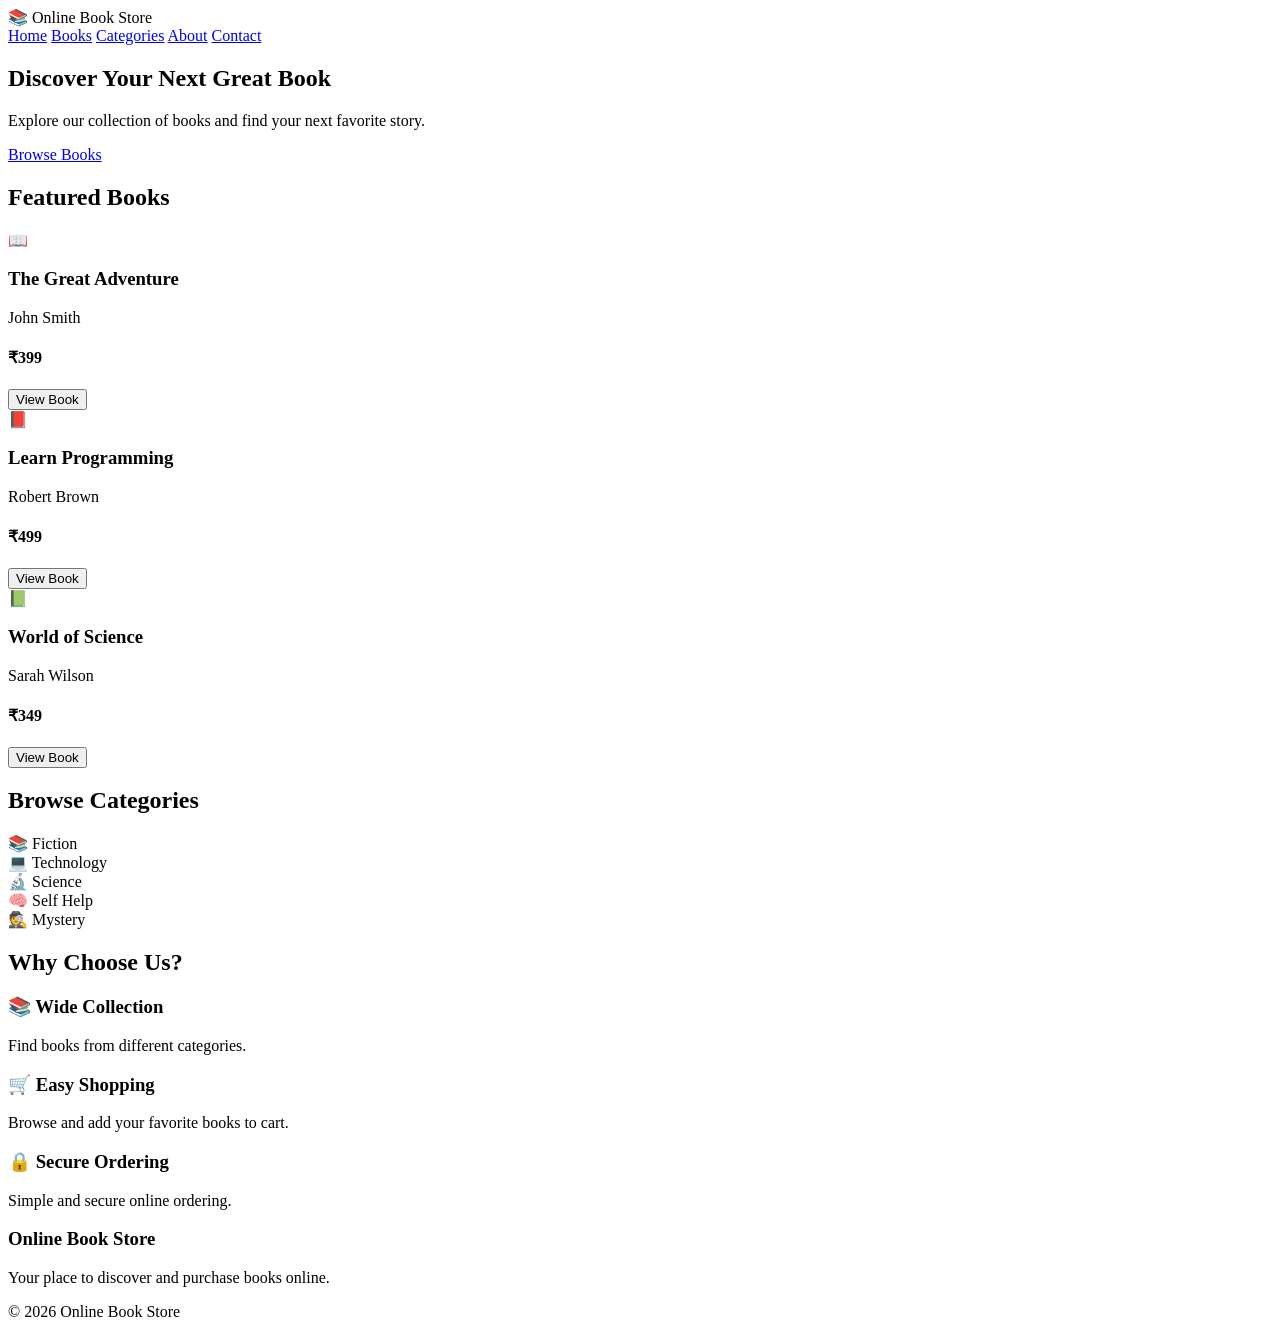
==== index.html @ 436da550 "first commit for this project" ====
<!DOCTYPE html>
<html lang="en">
<head>
    <meta charset="UTF-8">
    <meta name="viewport" content="width=device-width, initial-scale=1.0">

    <title>Online Book Store</title>

    <!-- CSS Stylesheet -->
    <link rel="stylesheet" href="css/style.css">
</head>

<body>

<!-- Navigation Bar -->
<header>

    <div class="logo">
        📚 Online Book Store
    </div>

    <nav>
        <a href="index.html">Home</a>
        <a href="books.html">Books</a>
        <a href="#">Categories</a>
        <a href="#">About</a>
        <a href="#">Contact</a>
    </nav>

</header>


<!-- Hero Section -->
<section class="hero">

    <div class="hero-content">

        <h1>Discover Your Next Great Book</h1>

        <p>
            Explore our collection of books and find
            your next favorite story.
        </p>

        <a href="books.html" class="btn">
            Browse Books
        </a>

    </div>

</section>


<!-- Featured Books -->
<section class="featured">

    <h2>Featured Books</h2>

    <div class="book-container">

        <div class="book-card">

            <div class="book-image">
                📖
            </div>

            <h3>The Great Adventure</h3>

            <p>John Smith</p>

            <h4>₹399</h4>

            <button>
                View Book
            </button>

        </div>


        <div class="book-card">

            <div class="book-image">
                📕
            </div>

            <h3>Learn Programming</h3>

            <p>Robert Brown</p>

            <h4>₹499</h4>

            <button>
                View Book
            </button>

        </div>


        <div class="book-card">

            <div class="book-image">
                📗
            </div>

            <h3>World of Science</h3>

            <p>Sarah Wilson</p>

            <h4>₹349</h4>

            <button>
                View Book
            </button>

        </div>

    </div>

</section>


<!-- Categories Section -->
<section class="categories">

    <h2>Browse Categories</h2>

    <div class="category-container">

        <div class="category">
            📚 Fiction
        </div>

        <div class="category">
            💻 Technology
        </div>

        <div class="category">
            🔬 Science
        </div>

        <div class="category">
            🧠 Self Help
        </div>

        <div class="category">
            🕵️ Mystery
        </div>

    </div>

</section>


<!-- Why Choose Us -->
<section class="why-us">

    <h2>Why Choose Us?</h2>

    <div class="features">

        <div>
            <h3>📚 Wide Collection</h3>

            <p>
                Find books from different categories.
            </p>
        </div>


        <div>
            <h3>🛒 Easy Shopping</h3>

            <p>
                Browse and add your favorite books to cart.
            </p>
        </div>


        <div>
            <h3>🔒 Secure Ordering</h3>

            <p>
                Simple and secure online ordering.
            </p>
        </div>

    </div>

</section>


<!-- Footer -->
<footer>

    <h3>Online Book Store</h3>

    <p>
        Your place to discover and purchase books online.
    </p>

    <p>
        © 2026 Online Book Store
    </p>

</footer>

</body>
</html>
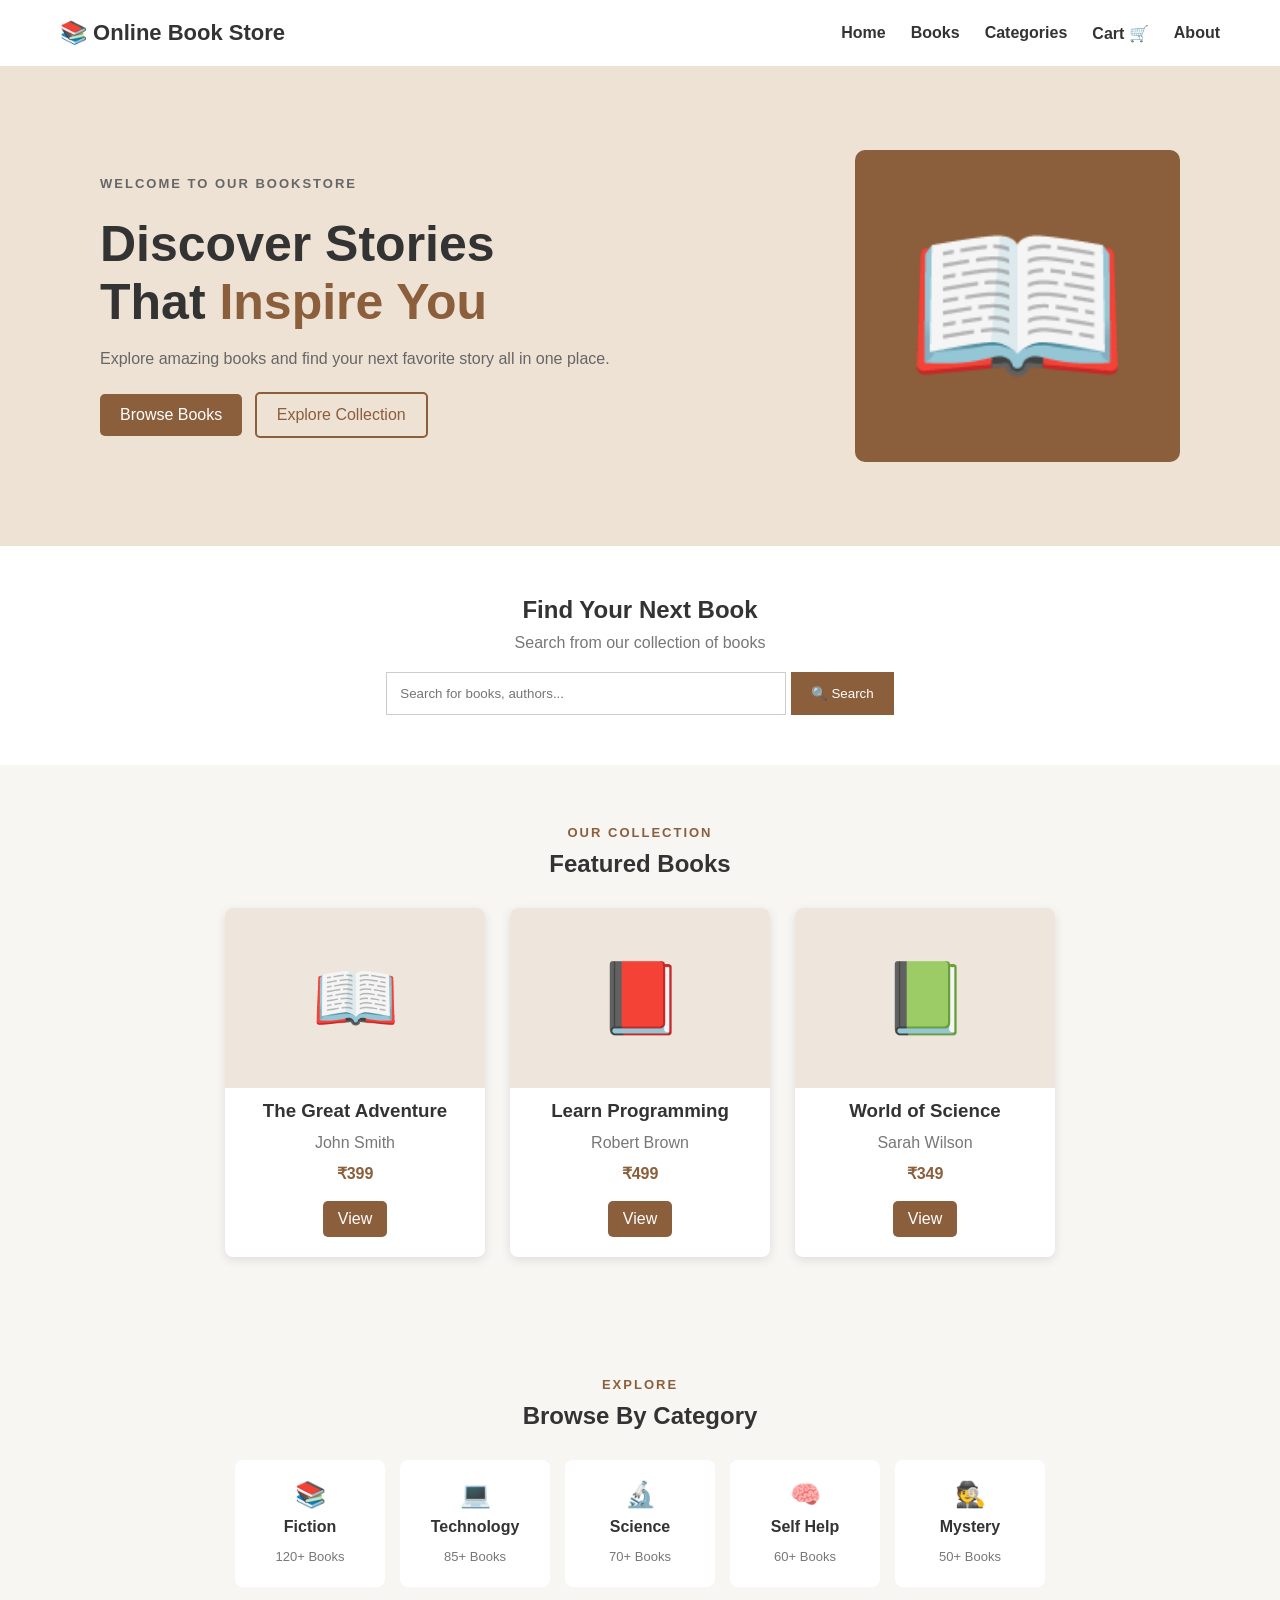
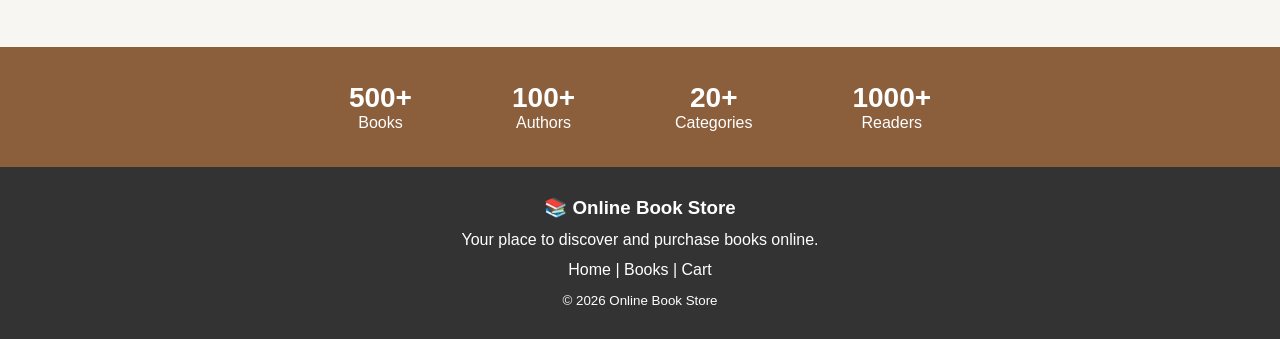
==== commit d746b211: "final frontend changes done" ====
--- a/index.html
+++ b/index.html
@@ -1,117 +1,99 @@
 <!DOCTYPE html>
 <html lang="en">
+
 <head>
     <meta charset="UTF-8">
     <meta name="viewport" content="width=device-width, initial-scale=1.0">
-
     <title>Online Book Store</title>
-
-    <!-- CSS Stylesheet -->
     <link rel="stylesheet" href="css/style.css">
 </head>
 
 <body>
 
-<!-- Navigation Bar -->
 <header>
-
-    <div class="logo">
-        📚 Online Book Store
-    </div>
+    <div class="logo">📚 Online Book Store</div>
 
     <nav>
         <a href="index.html">Home</a>
-        <a href="books.html">Books</a>
+        <a href="book.html">Books</a>
         <a href="#">Categories</a>
+        <a href="cart.html">Cart 🛒</a>
         <a href="#">About</a>
-        <a href="#">Contact</a>
     </nav>
-
 </header>
 
 
-<!-- Hero Section -->
 <section class="hero">
 
-    <div class="hero-content">
+    <div>
+        <p class="small-title">WELCOME TO OUR BOOKSTORE</p>
 
-        <h1>Discover Your Next Great Book</h1>
+        <h1>
+            Discover Stories<br>
+            That <span>Inspire You</span>
+        </h1>
 
         <p>
-            Explore our collection of books and find
-            your next favorite story.
+            Explore amazing books and find your next
+            favorite story all in one place.
         </p>
 
-        <a href="books.html" class="btn">
-            Browse Books
-        </a>
+        <a href="book.html" class="btn">Browse Books</a>
+        <a href="#featured" class="btn outline">Explore Collection</a>
+    </div>
 
+    <div class="hero-book">
+        📖
     </div>
 
 </section>
 
 
-<!-- Featured Books -->
-<section class="featured">
+<section class="search">
+
+    <h2>Find Your Next Book</h2>
+
+    <p>Search from our collection of books</p>
+
+    <input type="text" placeholder="Search for books, authors...">
+    <button>🔍 Search</button>
+
+</section>
+
+
+<section class="featured" id="featured">
+
+    <p class="small-title">OUR COLLECTION</p>
 
     <h2>Featured Books</h2>
 
-    <div class="book-container">
+    <div class="books">
 
-        <div class="book-card">
-
-            <div class="book-image">
-                📖
-            </div>
-
+        <div class="card">
+            <div class="book-img">📖</div>
             <h3>The Great Adventure</h3>
-
             <p>John Smith</p>
-
-            <h4>₹399</h4>
-
-            <button>
-                View Book
-            </button>
-
+            <b>₹399</b>
+            <br><br>
+            <a href="book-details.html" class="small-btn">View</a>
         </div>
 
-
-        <div class="book-card">
-
-            <div class="book-image">
-                📕
-            </div>
-
+        <div class="card">
+            <div class="book-img">📕</div>
             <h3>Learn Programming</h3>
-
             <p>Robert Brown</p>
-
-            <h4>₹499</h4>
-
-            <button>
-                View Book
-            </button>
-
+            <b>₹499</b>
+            <br><br>
+            <a href="book-details.html" class="small-btn">View</a>
         </div>
 
-
-        <div class="book-card">
-
-            <div class="book-image">
-                📗
-            </div>
-
+        <div class="card">
+            <div class="book-img">📗</div>
             <h3>World of Science</h3>
-
             <p>Sarah Wilson</p>
-
-            <h4>₹349</h4>
-
-            <button>
-                View Book
-            </button>
-
+            <b>₹349</b>
+            <br><br>
+            <a href="book-details.html" class="small-btn">View</a>
         </div>
 
     </div>
@@ -119,88 +101,52 @@
 </section>
 
 
-<!-- Categories Section -->
 <section class="categories">
 
-    <h2>Browse Categories</h2>
+    <p class="small-title">EXPLORE</p>
 
-    <div class="category-container">
+    <h2>Browse By Category</h2>
 
-        <div class="category">
-            📚 Fiction
-        </div>
+    <div class="category-box">
 
-        <div class="category">
-            💻 Technology
-        </div>
+        <div>📚<br><b>Fiction</b><br><small>120+ Books</small></div>
 
-        <div class="category">
-            🔬 Science
-        </div>
+        <div>💻<br><b>Technology</b><br><small>85+ Books</small></div>
 
-        <div class="category">
-            🧠 Self Help
-        </div>
+        <div>🔬<br><b>Science</b><br><small>70+ Books</small></div>
 
-        <div class="category">
-            🕵️ Mystery
-        </div>
+        <div>🧠<br><b>Self Help</b><br><small>60+ Books</small></div>
+
+        <div>🕵️<br><b>Mystery</b><br><small>50+ Books</small></div>
 
     </div>
 
 </section>
 
 
-<!-- Why Choose Us -->
-<section class="why-us">
+<section class="stats">
 
-    <h2>Why Choose Us?</h2>
-
-    <div class="features">
-
-        <div>
-            <h3>📚 Wide Collection</h3>
-
-            <p>
-                Find books from different categories.
-            </p>
-        </div>
-
-
-        <div>
-            <h3>🛒 Easy Shopping</h3>
-
-            <p>
-                Browse and add your favorite books to cart.
-            </p>
-        </div>
-
-
-        <div>
-            <h3>🔒 Secure Ordering</h3>
-
-            <p>
-                Simple and secure online ordering.
-            </p>
-        </div>
-
-    </div>
+    <div><b>500+</b><br>Books</div>
+    <div><b>100+</b><br>Authors</div>
+    <div><b>20+</b><br>Categories</div>
+    <div><b>1000+</b><br>Readers</div>
 
 </section>
 
 
-<!-- Footer -->
 <footer>
 
-    <h3>Online Book Store</h3>
+    <h3>📚 Online Book Store</h3>
+
+    <p>Your place to discover and purchase books online.</p>
 
     <p>
-        Your place to discover and purchase books online.
+        <a href="index.html">Home</a> |
+        <a href="book.html">Books</a> |
+        <a href="cart.html">Cart</a>
     </p>
 
-    <p>
-        © 2026 Online Book Store
-    </p>
+    <small>© 2026 Online Book Store</small>
 
 </footer>
 
--- a/css/style.css
+++ b/css/style.css
@@ -0,0 +1,492 @@
+* {
+    margin: 0;
+    padding: 0;
+    box-sizing: border-box;
+}
+
+body {
+    font-family: Arial, sans-serif;
+    background: #f8f6f2;
+    color: #333;
+}
+
+header {
+    background: white;
+    padding: 20px 60px;
+    display: flex;
+    justify-content: space-between;
+    align-items: center;
+    box-shadow: 0 2px 8px #ddd;
+}
+
+.logo {
+    font-size: 22px;
+    font-weight: bold;
+}
+
+nav {
+    display: flex;
+    gap: 25px;
+}
+
+nav a {
+    text-decoration: none;
+    color: #333;
+    font-weight: bold;
+}
+
+nav a:hover {
+    color: #8b5e3c;
+}
+
+.small-title,
+.card b,
+.details-content h2,
+.cart-price,
+.cart-summary span,
+.summary-total strong:last-child {
+    color: #8b5e3c;
+}
+
+.small-title {
+    font-size: 13px;
+    font-weight: bold;
+    letter-spacing: 2px;
+}
+
+.btn,
+.small-btn,
+.checkout-btn {
+    display: inline-block;
+    padding: 12px 20px;
+    background: #8b5e3c;
+    color: white;
+    text-decoration: none;
+    border-radius: 5px;
+}
+
+.small-btn {
+    padding: 9px 15px;
+}
+
+
+/* HOME */
+
+.hero {
+    padding: 70px 100px;
+    min-height: 480px;
+    display: flex;
+    justify-content: space-between;
+    align-items: center;
+    background: #eee2d4;
+}
+
+.hero h1 {
+    font-size: 50px;
+    margin: 15px 0;
+}
+
+.hero h1 span {
+    color: #8b5e3c;
+}
+
+.hero p {
+    color: #666;
+    line-height: 1.6;
+    margin-bottom: 20px;
+}
+
+.hero-book {
+    font-size: 180px;
+    background: #8b5e3c;
+    padding: 50px;
+    border-radius: 10px;
+}
+
+.outline {
+    background: transparent;
+    color: #8b5e3c;
+    border: 2px solid #8b5e3c;
+    margin-left: 8px;
+}
+
+.search {
+    background: white;
+    text-align: center;
+    padding: 50px;
+}
+
+.search p {
+    color: #777;
+    margin: 10px 0 20px;
+}
+
+.search input {
+    width: 400px;
+    padding: 13px;
+    border: 1px solid #ccc;
+}
+
+.search button {
+    padding: 14px 20px;
+    border: 0;
+    background: #8b5e3c;
+    color: white;
+}
+
+.featured,
+.categories,
+.books-page,
+.cart-page,
+.checkout-page {
+    padding: 60px;
+}
+
+.featured,
+.categories,
+.books-page {
+    text-align: center;
+}
+
+.featured h2,
+.categories h2 {
+    margin: 10px 0 30px;
+}
+
+
+/* BOOKS */
+
+.books {
+    display: flex;
+    justify-content: center;
+    gap: 25px;
+    flex-wrap: wrap;
+}
+
+.all-books {
+    display: grid;
+    grid-template-columns: repeat(3, 250px);
+    justify-content: center;
+    gap: 30px;
+    margin-top: 40px;
+}
+
+.card {
+    width: 260px;
+    padding-bottom: 20px;
+    background: white;
+    border-radius: 8px;
+    box-shadow: 0 3px 10px #ddd;
+    overflow: hidden;
+}
+
+.book-img {
+    height: 180px;
+    background: #eee5dc;
+    display: flex;
+    justify-content: center;
+    align-items: center;
+    font-size: 70px;
+}
+
+.card h3,
+.card p,
+.card b {
+    margin: 12px;
+}
+
+.card p {
+    color: #777;
+}
+
+
+/* CATEGORIES */
+
+.category-box {
+    display: flex;
+    justify-content: center;
+    gap: 15px;
+    flex-wrap: wrap;
+}
+
+.category-box div {
+    background: white;
+    padding: 20px;
+    width: 150px;
+    border-radius: 8px;
+    font-size: 25px;
+}
+
+.category-box b {
+    font-size: 16px;
+}
+
+.category-box small {
+    font-size: 13px;
+    color: #777;
+}
+
+
+/* STATS */
+
+.stats {
+    background: #8b5e3c;
+    color: white;
+    display: flex;
+    justify-content: center;
+    gap: 100px;
+    padding: 35px;
+    text-align: center;
+}
+
+.stats b {
+    font-size: 28px;
+}
+
+
+/* ABOUT */
+
+.about {
+    background: white;
+    padding: 50px;
+    text-align: center;
+}
+
+.about p {
+    max-width: 700px;
+    margin: 15px auto;
+    color: #666;
+    line-height: 1.6;
+}
+
+
+/* BOOK DETAILS */
+
+.book-details {
+    display: flex;
+    justify-content: center;
+    align-items: center;
+    gap: 50px;
+    padding: 70px;
+}
+
+.details-image {
+    width: 300px;
+    height: 400px;
+    background: #eee5dc;
+    display: flex;
+    align-items: center;
+    justify-content: center;
+    font-size: 100px;
+    border-radius: 8px;
+}
+
+.details-content {
+    max-width: 500px;
+}
+
+.details-content h1 {
+    font-size: 40px;
+    margin: 10px 0;
+}
+
+.details-content p {
+    line-height: 1.6;
+    margin: 10px 0;
+}
+
+.add-cart,
+.buy-now,
+.remove-btn,
+.place-order-btn {
+    padding: 11px 20px;
+    border: 0;
+    background: #8b5e3c;
+    color: white;
+    border-radius: 5px;
+    cursor: pointer;
+}
+
+.buy-now {
+    margin-left: 10px;
+}
+
+
+/* CART */
+
+.cart-page > h1,
+.cart-page > p,
+.checkout-page > h1,
+.checkout-page > p {
+    text-align: center;
+}
+
+.cart-container {
+    margin-top: 40px;
+}
+
+.cart-item {
+    max-width: 900px;
+    margin: auto;
+    background: white;
+    padding: 25px;
+    display: flex;
+    gap: 25px;
+    align-items: center;
+    box-shadow: 0 3px 10px #ddd;
+}
+
+.cart-book-image {
+    width: 100px;
+    height: 120px;
+    background: #eee5dc;
+    display: flex;
+    align-items: center;
+    justify-content: center;
+    font-size: 50px;
+}
+
+.cart-book-info {
+    flex: 1;
+}
+
+.quantity input {
+    width: 70px;
+    padding: 8px;
+}
+
+.remove-btn {
+    background: #b44;
+}
+
+.cart-summary {
+    max-width: 900px;
+    margin: 30px auto;
+    padding: 25px;
+    background: white;
+    box-shadow: 0 3px 10px #ddd;
+}
+
+.cart-summary p,
+.cart-summary h3,
+.summary-row,
+.summary-total {
+    display: flex;
+    justify-content: space-between;
+    margin: 15px 0;
+}
+
+
+/* CHECKOUT */
+
+.checkout-container {
+    max-width: 1000px;
+    margin: 40px auto;
+    display: flex;
+    gap: 30px;
+}
+
+.customer-details,
+.checkout-summary {
+    background: white;
+    padding: 30px;
+    box-shadow: 0 3px 10px #ddd;
+}
+
+.customer-details {
+    flex: 1;
+}
+
+.checkout-summary {
+    width: 350px;
+}
+
+.customer-details label {
+    display: block;
+    margin-top: 12px;
+    font-weight: bold;
+}
+
+.customer-details input,
+.customer-details textarea {
+    width: 100%;
+    padding: 10px;
+    margin-top: 6px;
+    border: 1px solid #ccc;
+}
+
+.place-order-btn {
+    margin-top: 20px;
+    width: 100%;
+}
+
+
+/* FOOTER */
+
+footer {
+    background: #333;
+    color: white;
+    text-align: center;
+    padding: 30px;
+}
+
+footer p {
+    margin: 12px;
+}
+
+footer a {
+    color: white;
+    text-decoration: none;
+}
+
+
+/* MOBILE */
+
+@media (max-width: 800px) {
+
+    header,
+    .hero {
+        flex-direction: column;
+        gap: 25px;
+    }
+
+    header {
+        padding: 20px;
+    }
+
+    .hero {
+        padding: 50px 25px;
+        text-align: center;
+    }
+
+    .hero h1 {
+        font-size: 38px;
+    }
+
+    .hero-book {
+        font-size: 100px;
+    }
+
+    .all-books {
+        grid-template-columns: 1fr;
+    }
+
+    .book-details,
+    .checkout-container {
+        flex-direction: column;
+    }
+
+    .cart-item {
+        flex-direction: column;
+        text-align: center;
+    }
+
+    .checkout-summary {
+        width: 100%;
+    }
+
+    .stats {
+        gap: 30px;
+        flex-wrap: wrap;
+    }
+}
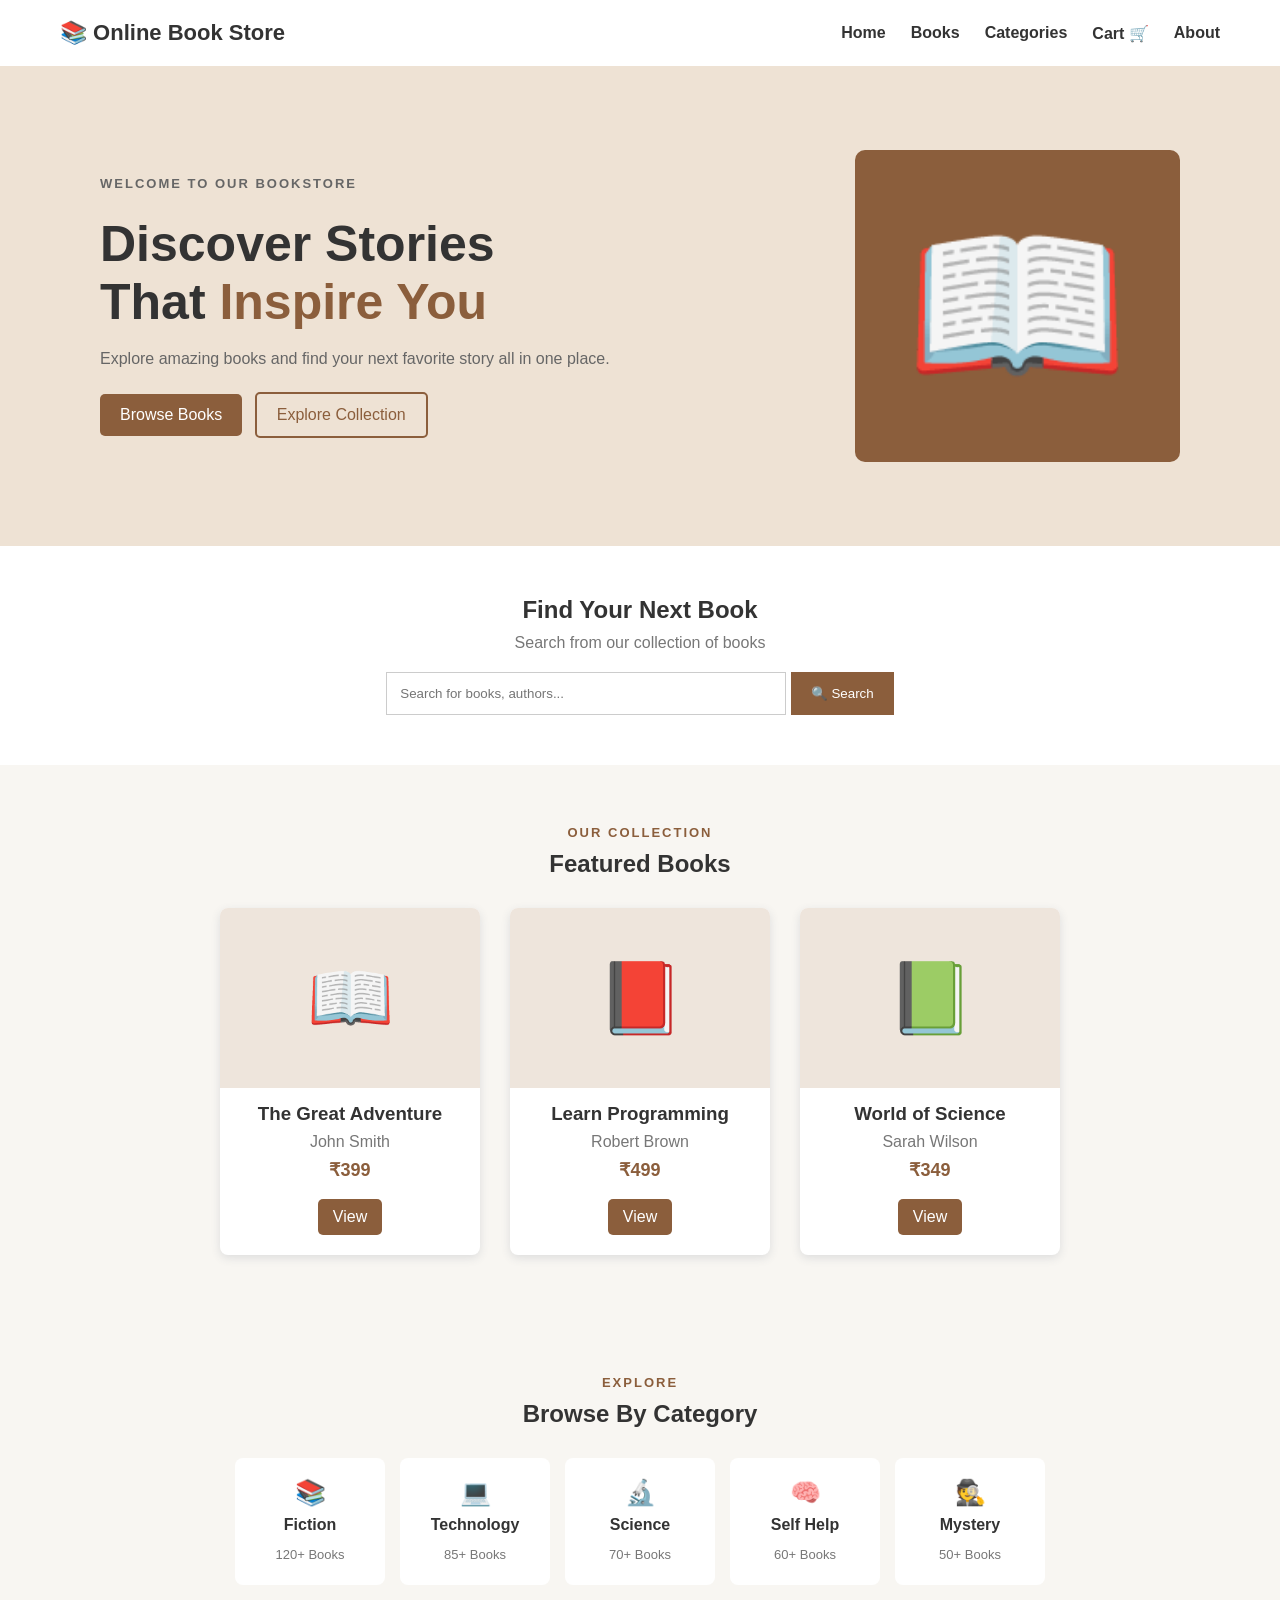
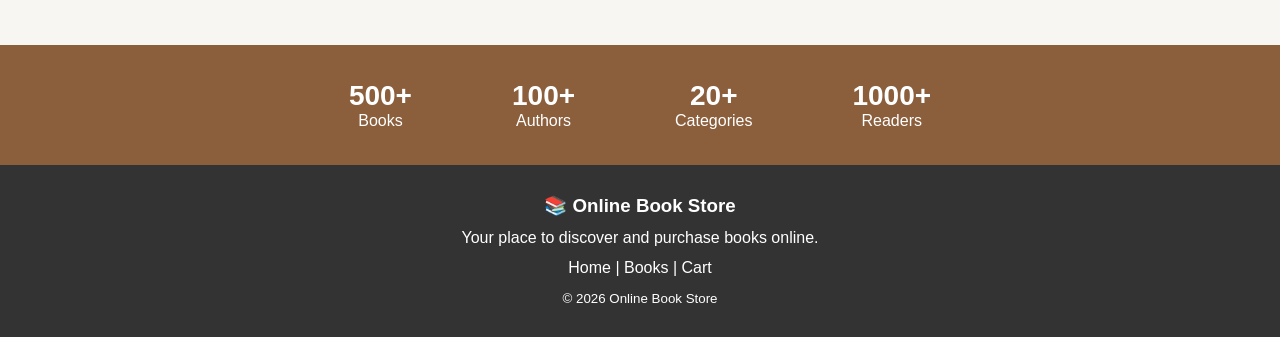
==== commit 2bf3a26b: "created so many things" ====
--- a/index.html
+++ b/index.html
@@ -3,7 +3,6 @@
 
 <head>
     <meta charset="UTF-8">
-    <meta name="viewport" content="width=device-width, initial-scale=1.0">
     <title>Online Book Store</title>
     <link rel="stylesheet" href="css/style.css">
 </head>
@@ -11,22 +10,29 @@
 <body>
 
 <header>
-    <div class="logo">📚 Online Book Store</div>
+
+    <div class="logo">
+        📚 Online Book Store
+    </div>
 
     <nav>
         <a href="index.html">Home</a>
-        <a href="book.html">Books</a>
+        <a href="php/book.php">Books</a>
         <a href="#">Categories</a>
         <a href="cart.html">Cart 🛒</a>
         <a href="#">About</a>
     </nav>
+
 </header>
 
 
 <section class="hero">
 
     <div>
-        <p class="small-title">WELCOME TO OUR BOOKSTORE</p>
+
+        <p class="small-title">
+            WELCOME TO OUR BOOKSTORE
+        </p>
 
         <h1>
             Discover Stories<br>
@@ -34,12 +40,18 @@
         </h1>
 
         <p>
-            Explore amazing books and find your next
-            favorite story all in one place.
+            Explore amazing books and find your next favorite story
+            all in one place.
         </p>
 
-        <a href="book.html" class="btn">Browse Books</a>
-        <a href="#featured" class="btn outline">Explore Collection</a>
+        <a href="php/book.php" class="btn">
+            Browse Books
+        </a>
+
+        <a href="#featured" class="btn outline">
+            Explore Collection
+        </a>
+
     </div>
 
     <div class="hero-book">
@@ -55,15 +67,22 @@
 
     <p>Search from our collection of books</p>
 
-    <input type="text" placeholder="Search for books, authors...">
-    <button>🔍 Search</button>
+    <input
+            type="text"
+            placeholder="Search for books, authors...">
+
+    <button>
+        🔍 Search
+    </button>
 
 </section>
 
 
 <section class="featured" id="featured">
 
-    <p class="small-title">OUR COLLECTION</p>
+    <p class="small-title">
+        OUR COLLECTION
+    </p>
 
     <h2>Featured Books</h2>
 
@@ -75,7 +94,9 @@
             <p>John Smith</p>
             <b>₹399</b>
             <br><br>
-            <a href="book-details.html" class="small-btn">View</a>
+            <a href="php/book-details.php?id=1" class="small-btn">
+                View
+            </a>
         </div>
 
         <div class="card">
@@ -84,7 +105,9 @@
             <p>Robert Brown</p>
             <b>₹499</b>
             <br><br>
-            <a href="book-details.html" class="small-btn">View</a>
+            <a href="php/book-details.php?id=2" class="small-btn">
+                View
+            </a>
         </div>
 
         <div class="card">
@@ -93,7 +116,9 @@
             <p>Sarah Wilson</p>
             <b>₹349</b>
             <br><br>
-            <a href="book-details.html" class="small-btn">View</a>
+            <a href="php/book-details.php?id=3" class="small-btn">
+                View
+            </a>
         </div>
 
     </div>
@@ -138,15 +163,19 @@
 
     <h3>📚 Online Book Store</h3>
 
-    <p>Your place to discover and purchase books online.</p>
+    <p>
+        Your place to discover and purchase books online.
+    </p>
 
     <p>
         <a href="index.html">Home</a> |
-        <a href="book.html">Books</a> |
+        <a href="php/book.php">Books</a> |
         <a href="cart.html">Cart</a>
     </p>
 
-    <small>© 2026 Online Book Store</small>
+    <small>
+        © 2026 Online Book Store
+    </small>
 
 </footer>
 
--- a/css/style.css
+++ b/css/style.css
@@ -39,24 +39,15 @@
     color: #8b5e3c;
 }
 
-.small-title,
-.card b,
-.details-content h2,
-.cart-price,
-.cart-summary span,
-.summary-total strong:last-child {
-    color: #8b5e3c;
-}
-
 .small-title {
+    color: #8b5e3c;
     font-size: 13px;
     font-weight: bold;
     letter-spacing: 2px;
 }
 
 .btn,
-.small-btn,
-.checkout-btn {
+.small-btn {
     display: inline-block;
     padding: 12px 20px;
     background: #8b5e3c;
@@ -68,9 +59,6 @@
 .small-btn {
     padding: 9px 15px;
 }
-
-
-/* HOME */
 
 .hero {
     padding: 70px 100px;
@@ -136,15 +124,8 @@
 
 .featured,
 .categories,
-.books-page,
-.cart-page,
-.checkout-page {
+.books-page {
     padding: 60px;
-}
-
-.featured,
-.categories,
-.books-page {
     text-align: center;
 }
 
@@ -153,31 +134,21 @@
     margin: 10px 0 30px;
 }
 
-
-/* BOOKS */
-
-.books {
-    display: flex;
-    justify-content: center;
-    gap: 25px;
+.books,
+.all-books {
+    display: flex;
+    justify-content: center;
+    gap: 30px;
     flex-wrap: wrap;
-}
-
-.all-books {
-    display: grid;
-    grid-template-columns: repeat(3, 250px);
-    justify-content: center;
-    gap: 30px;
-    margin-top: 40px;
 }
 
 .card {
     width: 260px;
-    padding-bottom: 20px;
     background: white;
     border-radius: 8px;
     box-shadow: 0 3px 10px #ddd;
     overflow: hidden;
+    padding-bottom: 20px;
 }
 
 .book-img {
@@ -189,18 +160,19 @@
     font-size: 70px;
 }
 
-.card h3,
-.card p,
-.card b {
-    margin: 12px;
+.card h3 {
+    margin: 15px 10px 8px;
 }
 
 .card p {
     color: #777;
-}
-
-
-/* CATEGORIES */
+    margin: 8px;
+}
+
+.card b {
+    color: #8b5e3c;
+    font-size: 18px;
+}
 
 .category-box {
     display: flex;
@@ -226,9 +198,6 @@
     color: #777;
 }
 
-
-/* STATS */
-
 .stats {
     background: #8b5e3c;
     color: white;
@@ -243,31 +212,31 @@
     font-size: 28px;
 }
 
-
-/* ABOUT */
-
-.about {
+footer {
+    background: #333;
+    color: white;
+    text-align: center;
+    padding: 30px;
+}
+
+footer p {
+    margin: 12px;
+}
+
+footer a {
+    color: white;
+    text-decoration: none;
+}
+
+.details {
+    max-width: 1000px;
+    margin: 70px auto;
     background: white;
     padding: 50px;
-    text-align: center;
-}
-
-.about p {
-    max-width: 700px;
-    margin: 15px auto;
-    color: #666;
-    line-height: 1.6;
-}
-
-
-/* BOOK DETAILS */
-
-.book-details {
-    display: flex;
-    justify-content: center;
-    align-items: center;
+    display: flex;
     gap: 50px;
-    padding: 70px;
+    align-items: center;
+    box-shadow: 0 3px 10px #ddd;
 }
 
 .details-image {
@@ -275,49 +244,72 @@
     height: 400px;
     background: #eee5dc;
     display: flex;
-    align-items: center;
-    justify-content: center;
+    justify-content: center;
+    align-items: center;
     font-size: 100px;
-    border-radius: 8px;
-}
-
-.details-content {
-    max-width: 500px;
-}
-
-.details-content h1 {
+}
+
+.details-info {
+    flex: 1;
+}
+
+.details-info h1 {
     font-size: 40px;
-    margin: 10px 0;
-}
-
-.details-content p {
+    margin-bottom: 15px;
+}
+
+.details-info p {
+    margin: 12px 0;
     line-height: 1.6;
-    margin: 10px 0;
-}
-
-.add-cart,
-.buy-now,
-.remove-btn,
-.place-order-btn {
-    padding: 11px 20px;
-    border: 0;
-    background: #8b5e3c;
-    color: white;
-    border-radius: 5px;
-    cursor: pointer;
-}
-
-.buy-now {
-    margin-left: 10px;
-}
-
-
-/* CART */
+}
+
+.details-price {
+    color: #8b5e3c;
+    font-size: 25px;
+    font-weight: bold;
+}
+
+@media (max-width: 800px) {
+
+    header,
+    .hero {
+        flex-direction: column;
+        gap: 25px;
+    }
+
+    header {
+        padding: 20px;
+    }
+
+    .hero {
+        padding: 50px 25px;
+        text-align: center;
+    }
+
+    .hero h1 {
+        font-size: 38px;
+    }
+
+    .hero-book {
+        font-size: 100px;
+    }
+
+    .details {
+        margin: 30px 20px;
+        flex-direction: column;
+    }
+
+    .stats {
+        gap: 30px;
+        flex-wrap: wrap;
+    }
+}
+.cart-page {
+    padding: 60px;
+}
 
 .cart-page > h1,
-.cart-page > p,
-.checkout-page > h1,
-.checkout-page > p {
+.cart-page > p {
     text-align: center;
 }
 
@@ -356,7 +348,11 @@
 }
 
 .remove-btn {
+    padding: 10px 15px;
+    border: 0;
     background: #b44;
+    color: white;
+    border-radius: 5px;
 }
 
 .cart-summary {
@@ -368,125 +364,103 @@
 }
 
 .cart-summary p,
-.cart-summary h3,
-.summary-row,
-.summary-total {
+.cart-summary h3 {
     display: flex;
     justify-content: space-between;
     margin: 15px 0;
 }
 
-
-/* CHECKOUT */
-
-.checkout-container {
-    max-width: 1000px;
-    margin: 40px auto;
-    display: flex;
-    gap: 30px;
-}
-
-.customer-details,
-.checkout-summary {
-    background: white;
-    padding: 30px;
-    box-shadow: 0 3px 10px #ddd;
-}
-
-.customer-details {
-    flex: 1;
-}
-
-.checkout-summary {
-    width: 350px;
-}
-
-.customer-details label {
-    display: block;
-    margin-top: 12px;
-    font-weight: bold;
-}
-
-.customer-details input,
-.customer-details textarea {
+.checkout-btn {
+    display: inline-block;
+    margin-top: 15px;
+    padding: 12px 20px;
+    background: #8b5e3c;
+    color: white;
+    text-decoration: none;
+    border-radius: 5px;
+}
+/* CHECKOUT PAGE */
+
+.checkout-page {
+    max-width: 1100px;
+    margin: 50px auto;
+    padding: 0 30px;
+}
+
+.checkout-page h1 {
+    font-size: 42px;
+    margin-bottom: 10px;
+}
+
+.checkout-page > p {
+    color: #666;
+    margin-bottom: 30px;
+}
+
+.checkout-box {
+    background: white;
+    padding: 35px;
+    border-radius: 12px;
+    box-shadow: 0 5px 20px rgba(0,0,0,0.08);
+}
+
+.checkout-box h2 {
+    margin-bottom: 25px;
+}
+
+.checkout-box form {
+    display: grid;
+    grid-template-columns: 1fr 1fr;
+    gap: 18px 25px;
+}
+
+.checkout-box label {
+    font-weight: 600;
+}
+
+.checkout-box input,
+.checkout-box textarea {
     width: 100%;
-    padding: 10px;
-    margin-top: 6px;
+    padding: 12px;
     border: 1px solid #ccc;
-}
-
-.place-order-btn {
-    margin-top: 20px;
-    width: 100%;
-}
-
-
-/* FOOTER */
-
-footer {
-    background: #333;
-    color: white;
-    text-align: center;
-    padding: 30px;
-}
-
-footer p {
-    margin: 12px;
-}
-
-footer a {
-    color: white;
-    text-decoration: none;
-}
-
-
-/* MOBILE */
-
-@media (max-width: 800px) {
-
-    header,
-    .hero {
-        flex-direction: column;
-        gap: 25px;
-    }
-
-    header {
-        padding: 20px;
-    }
-
-    .hero {
-        padding: 50px 25px;
-        text-align: center;
-    }
-
-    .hero h1 {
-        font-size: 38px;
-    }
-
-    .hero-book {
-        font-size: 100px;
-    }
-
-    .all-books {
-        grid-template-columns: 1fr;
-    }
-
-    .book-details,
-    .checkout-container {
-        flex-direction: column;
-    }
-
-    .cart-item {
-        flex-direction: column;
-        text-align: center;
-    }
-
-    .checkout-summary {
-        width: 100%;
-    }
-
-    .stats {
-        gap: 30px;
-        flex-wrap: wrap;
-    }
+    border-radius: 6px;
+    font-size: 15px;
+    box-sizing: border-box;
+}
+
+.checkout-box textarea {
+    height: 90px;
+    resize: vertical;
+}
+
+.checkout-box h2,
+.checkout-box #order-details,
+.checkout-btn {
+    grid-column: 1 / -1;
+}
+
+#order-details {
+    background: #f8f6f1;
+    padding: 25px;
+    border-radius: 8px;
+    line-height: 1.7;
+}
+
+#order-details p {
+    margin: 5px 0;
+}
+
+.checkout-btn {
+    width: fit-content;
+    padding: 14px 30px;
+    background: #9a6b3f;
+    color: white;
+    border: none;
+    border-radius: 6px;
+    font-size: 16px;
+    cursor: pointer;
+}
+
+.checkout-btn:hover {
+    background: #7d542f;
 }
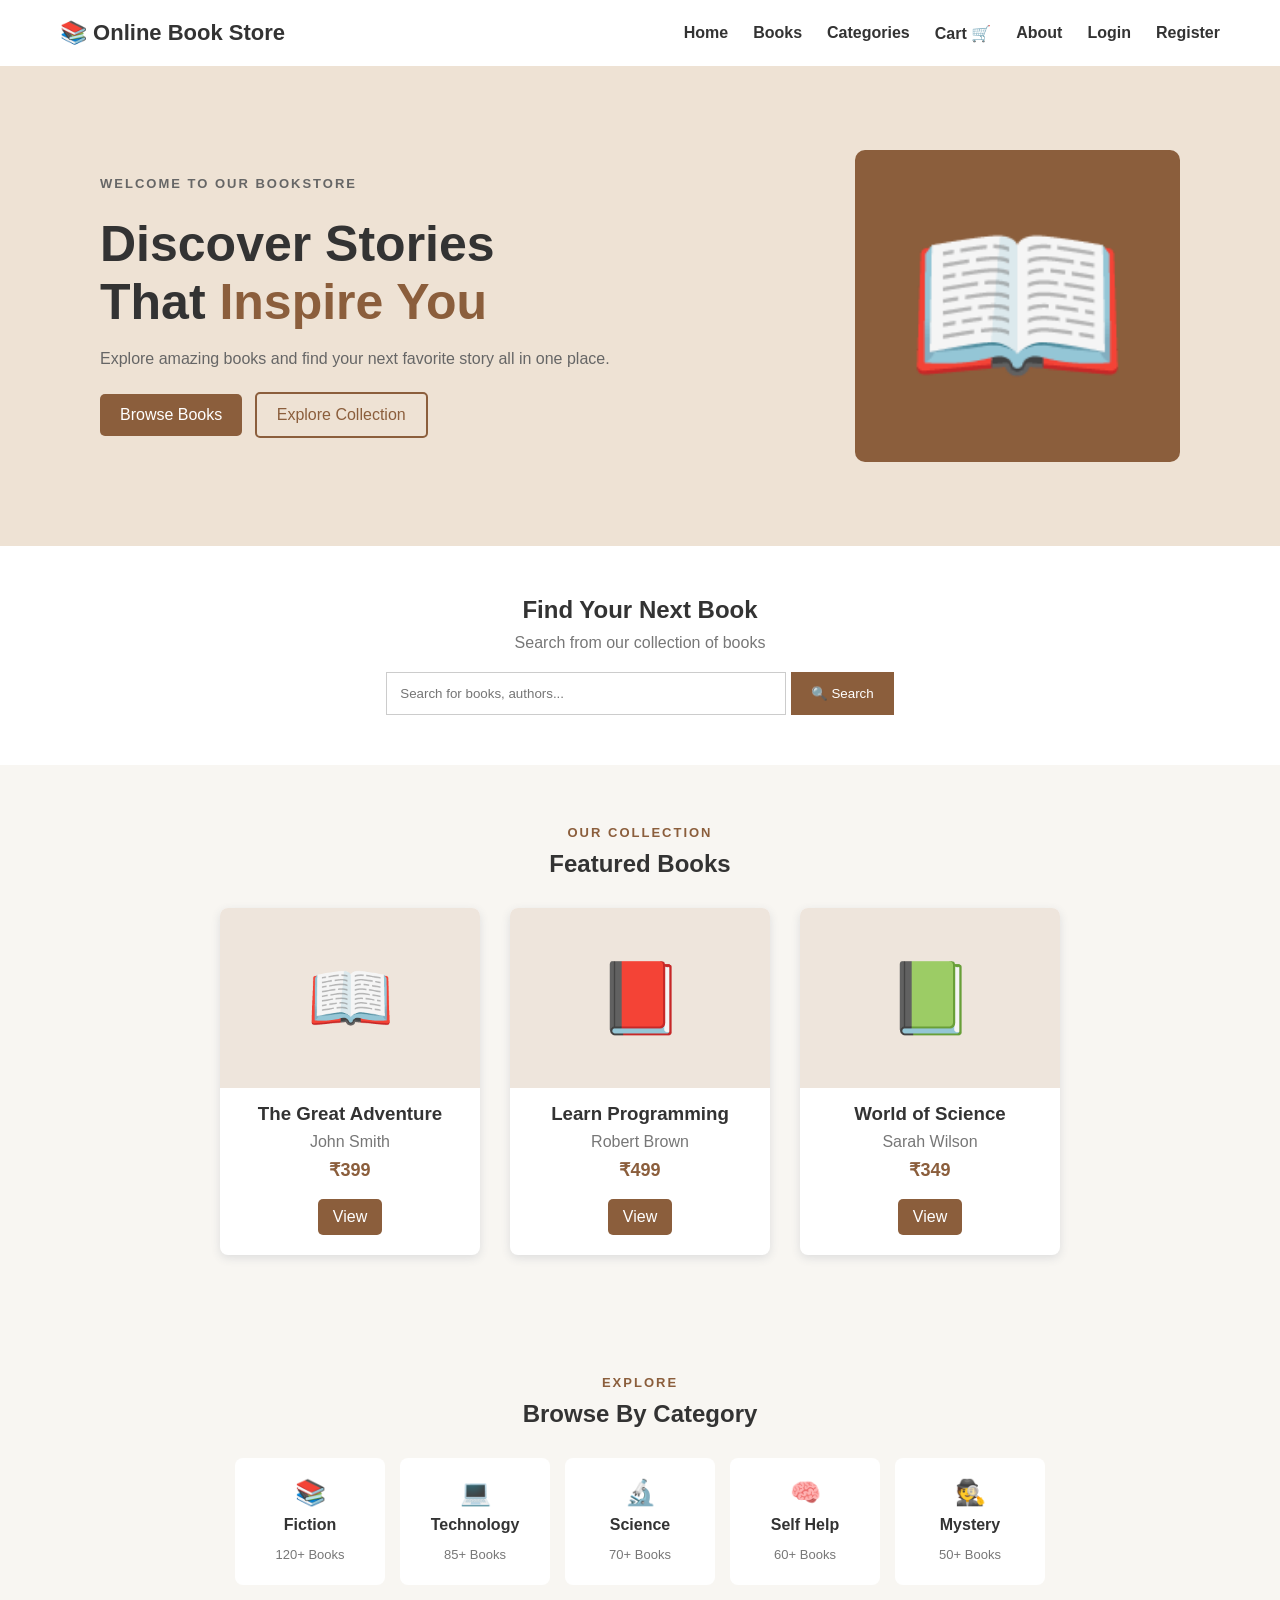
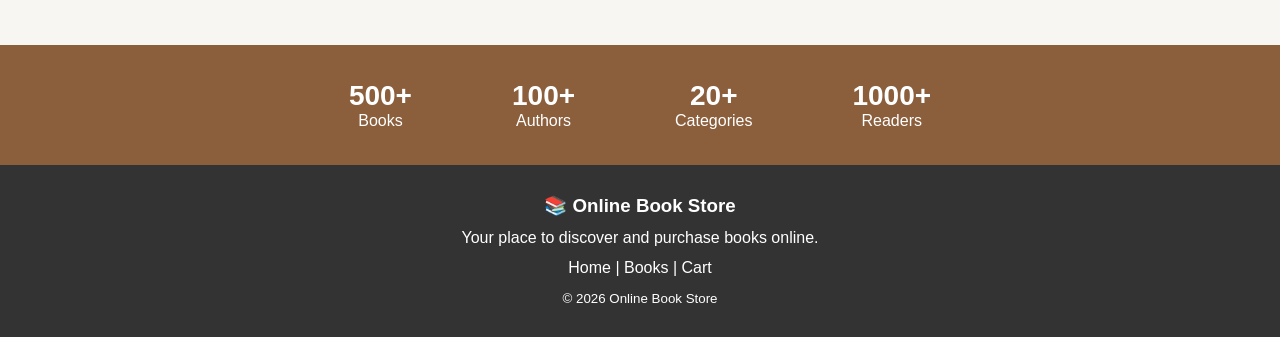
==== commit c3b485c0: "final  push" ====
--- a/index.html
+++ b/index.html
@@ -21,6 +21,8 @@
         <a href="#">Categories</a>
         <a href="cart.html">Cart 🛒</a>
         <a href="#">About</a>
+        <a href="php/login-form.html">Login</a>
+        <a href="php/register-form.html">Register</a>
     </nav>
 
 </header>
--- a/css/style.css
+++ b/css/style.css
@@ -304,6 +304,10 @@
         flex-wrap: wrap;
     }
 }
+
+
+/* CART PAGE */
+
 .cart-page {
     padding: 60px;
 }
@@ -379,88 +383,265 @@
     text-decoration: none;
     border-radius: 5px;
 }
-/* CHECKOUT PAGE */
+
+
+/* =========================================
+   CHECKOUT PAGE
+   ========================================= */
 
 .checkout-page {
-    max-width: 1100px;
-    margin: 50px auto;
-    padding: 0 30px;
-}
-
-.checkout-page h1 {
-    font-size: 42px;
-    margin-bottom: 10px;
-}
-
-.checkout-page > p {
-    color: #666;
-    margin-bottom: 30px;
-}
-
-.checkout-box {
-    background: white;
-    padding: 35px;
-    border-radius: 12px;
-    box-shadow: 0 5px 20px rgba(0,0,0,0.08);
-}
-
-.checkout-box h2 {
+    padding: 45px 50px;
+    background: #f8f6f2;
+    min-height: 600px;
+}
+
+.checkout-heading {
+    text-align: center;
+    margin-bottom: 35px;
+}
+
+.checkout-heading h1 {
+    font-size: 38px;
+    margin: 8px 0;
+}
+
+.checkout-heading p {
+    color: #777;
+    line-height: 1.5;
+}
+
+
+/* MAIN CHECKOUT LAYOUT */
+
+.checkout-container {
+    max-width: 1050px;
+    margin: auto;
+
+    display: grid;
+    grid-template-columns: 1.45fr 1fr;
+
+    gap: 40px;
+
+    align-items: start;
+}
+
+
+/* CUSTOMER INFORMATION */
+
+.customer-details {
+    background: white;
+    padding: 30px;
+    border-radius: 8px;
+    box-shadow: 0 3px 10px #ddd;
+}
+
+.customer-details h2 {
+    font-size: 23px;
+    margin-bottom: 8px;
+}
+
+.form-description {
+    color: #777;
     margin-bottom: 25px;
-}
-
-.checkout-box form {
-    display: grid;
-    grid-template-columns: 1fr 1fr;
-    gap: 18px 25px;
-}
-
-.checkout-box label {
-    font-weight: 600;
-}
-
-.checkout-box input,
-.checkout-box textarea {
+    line-height: 1.5;
+}
+
+
+/* FORM */
+
+.form-row {
+    display: flex;
+    gap: 20px;
+}
+
+.form-group {
+    flex: 1;
+    margin-bottom: 18px;
+}
+
+.form-group label {
+    display: block;
+    margin-bottom: 7px;
+    font-weight: bold;
+    font-size: 14px;
+}
+
+.form-group input,
+.form-group textarea {
     width: 100%;
-    padding: 12px;
+    padding: 11px;
     border: 1px solid #ccc;
+    border-radius: 5px;
+    font-family: Arial, sans-serif;
+    font-size: 14px;
+}
+
+.form-group input:focus,
+.form-group textarea:focus {
+    outline: none;
+    border-color: #8b5e3c;
+}
+
+.form-group textarea {
+    resize: vertical;
+}
+
+
+/* PLACE ORDER */
+
+.place-order-btn {
+    width: 100%;
+    padding: 13px;
+    margin-top: 5px;
+
+    border: none;
+    border-radius: 5px;
+
+    background: #8b5e3c;
+    color: white;
+
+    font-size: 15px;
+    font-weight: bold;
+    cursor: pointer;
+}
+
+.place-order-btn:hover {
+    background: #70482f;
+}
+
+
+/* ORDER SUMMARY */
+
+.checkout-summary {
+    background: white;
+    padding: 30px;
+    border-radius: 8px;
+    box-shadow: 0 3px 10px #ddd;
+}
+
+.checkout-summary h2 {
+    font-size: 23px;
+    margin-bottom: 20px;
+}
+
+
+/* BOOK */
+
+.summary-book {
+    display: flex;
+    align-items: center;
+    gap: 18px;
+    padding: 10px 0 25px;
+}
+
+.summary-book-image {
+    width: 70px;
+    height: 85px;
+
+    background: #eee5dc;
+
+    display: flex;
+    justify-content: center;
+    align-items: center;
+
+    font-size: 32px;
     border-radius: 6px;
-    font-size: 15px;
-    box-sizing: border-box;
-}
-
-.checkout-box textarea {
-    height: 90px;
-    resize: vertical;
-}
-
-.checkout-box h2,
-.checkout-box #order-details,
-.checkout-btn {
-    grid-column: 1 / -1;
-}
-
-#order-details {
-    background: #f8f6f1;
-    padding: 25px;
-    border-radius: 8px;
-    line-height: 1.7;
-}
-
-#order-details p {
+}
+
+.summary-book h3 {
+    margin-bottom: 7px;
+    font-size: 18px;
+}
+
+.summary-book p {
+    color: #777;
+    margin: 0;
+}
+
+
+/* PRICE DETAILS */
+
+.summary-details {
+    margin-top: 5px;
+}
+
+.summary-row {
+    display: flex;
+    justify-content: space-between;
+    padding: 11px 0;
+    color: #555;
+}
+
+.checkout-summary hr {
+    border: 0;
+    border-top: 1px solid #ddd;
     margin: 5px 0;
 }
 
-.checkout-btn {
-    width: fit-content;
-    padding: 14px 30px;
-    background: #9a6b3f;
-    color: white;
-    border: none;
+
+/* TOTAL */
+
+.summary-total {
+    display: flex;
+    justify-content: space-between;
+    align-items: center;
+
+    padding: 15px 0 18px;
+
+    font-size: 18px;
+}
+
+.summary-total strong {
+    color: #8b5e3c;
+    font-size: 22px;
+}
+
+
+/* SECURE ORDER */
+
+.secure-message {
+    margin-top: 15px;
+    padding: 13px;
+
+    background: #f8f6f2;
     border-radius: 6px;
-    font-size: 16px;
-    cursor: pointer;
-}
-
-.checkout-btn:hover {
-    background: #7d542f;
+
+    color: #555;
+    font-size: 14px;
+}
+
+.secure-message small {
+    display: block;
+    margin-top: 5px;
+    color: #888;
+}
+
+
+/* MOBILE CHECKOUT */
+
+@media (max-width: 900px) {
+
+    .checkout-page {
+        padding: 40px 20px;
+    }
+
+    .checkout-container {
+        grid-template-columns: 1fr;
+        gap: 30px;
+    }
+
+    .form-row {
+        flex-direction: column;
+        gap: 0;
+    }
+
+    .customer-details,
+    .checkout-summary {
+        padding: 25px;
+    }
+
+    .checkout-heading h1 {
+        font-size: 34px;
+    }
+
 }
